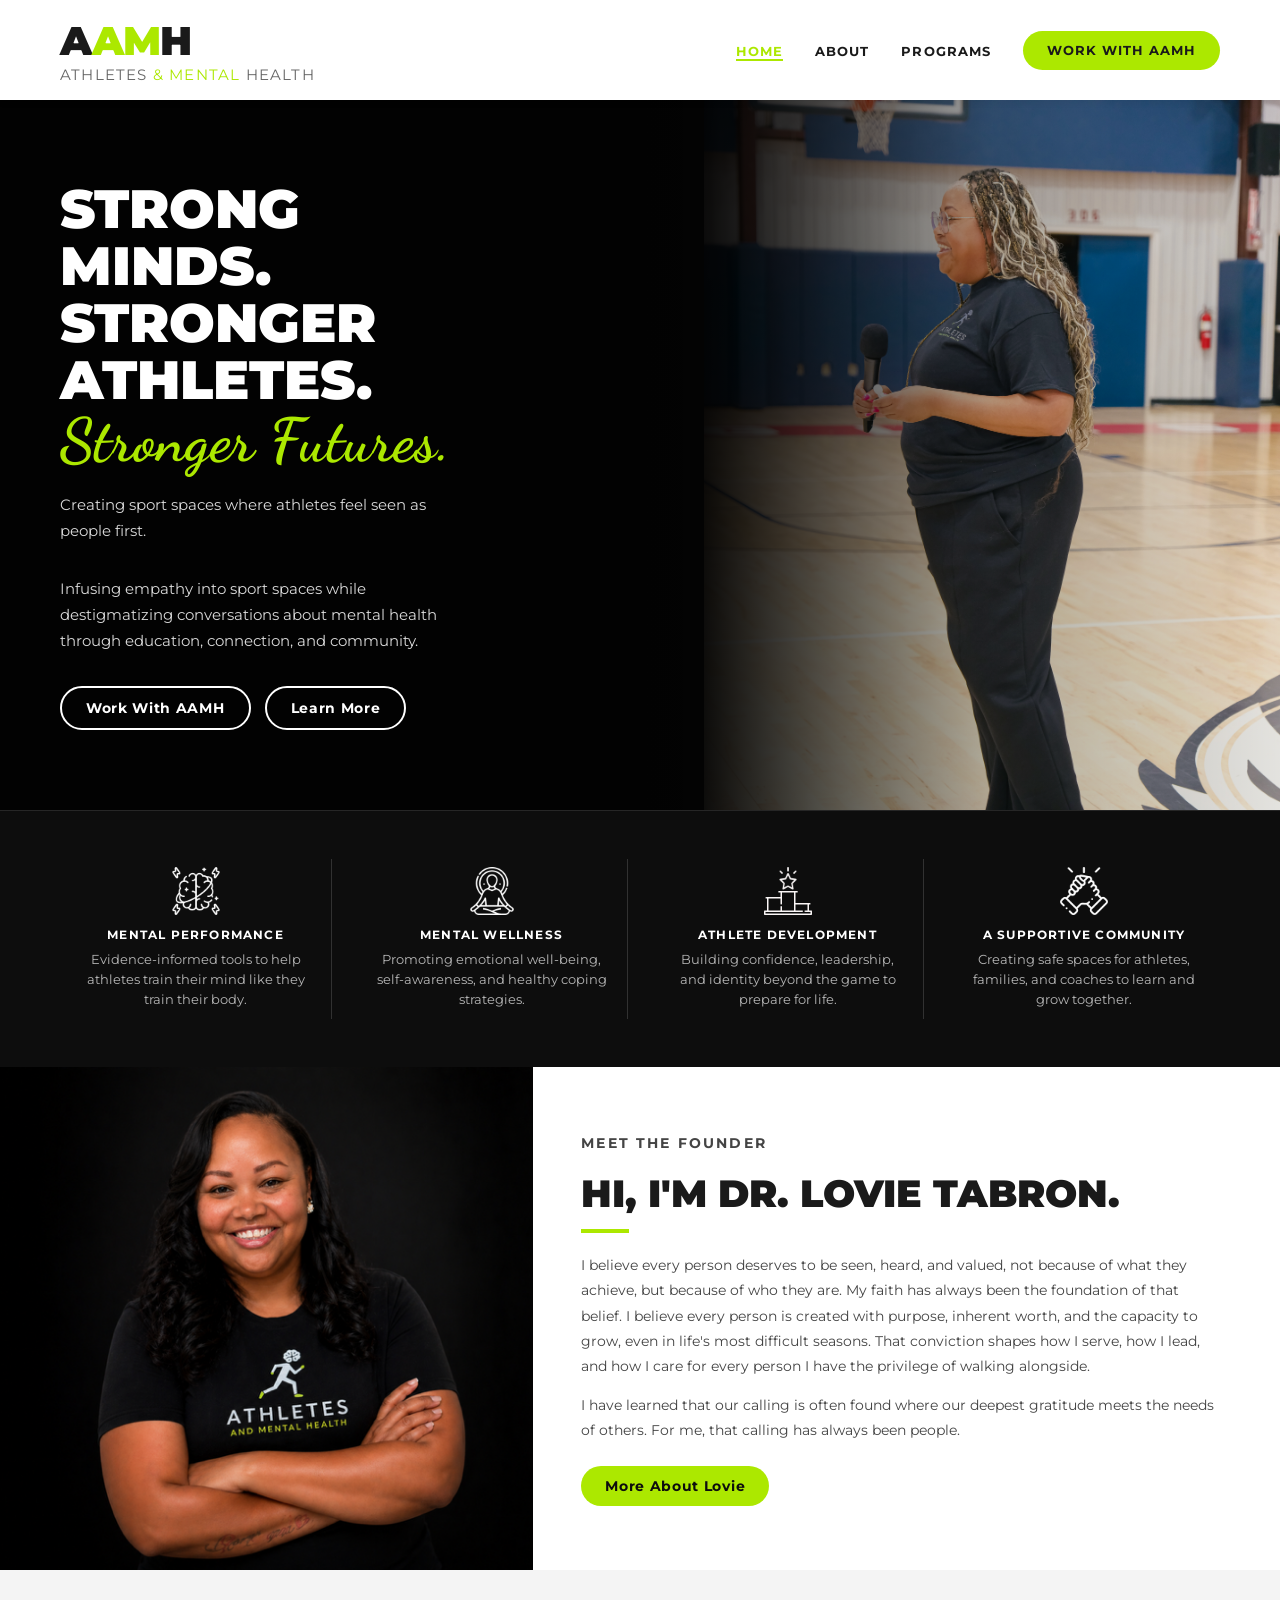
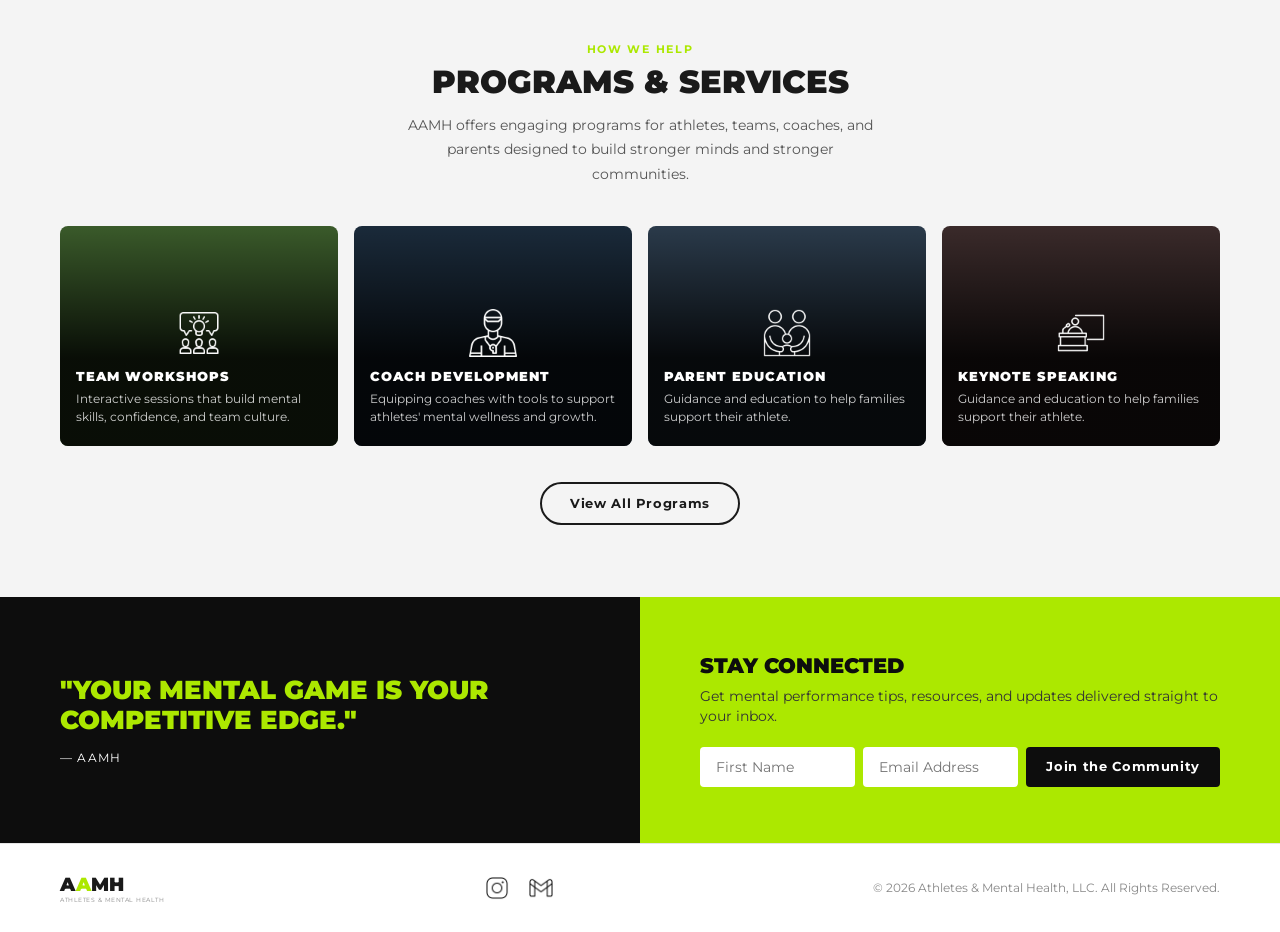
==== index.html @ f664f874 "first commit" ====
<!--
  Programmer: Chloe E. Barnes
  Date: 7/23/2026
  Description: This is the main homepage for the Athletes & Mental Health (AAMH) website.
  It introduces the organization, founder, and core programs while providing navigation to all other pages.
-->

<!DOCTYPE html>
<html lang="en">
<head>
  <meta charset="UTF-8" />
  <meta name="viewport" content="width=device-width, initial-scale=1.0"/>
  <title>AAMH – Athletes & Mental Health</title>

  <!-- =====================================================
    FONTS
  ====================================================== -->
  <link href="https://fonts.googleapis.com/css2?family=Montserrat:wght@400;700;900&family=Dancing+Script:wght@700&display=swap" rel="stylesheet"/>

  <!-- Your stylesheet -->
  <link rel="stylesheet" href="style.css"/>
</head>
<body>

  <!-- =====================================================
    NAVIGATION BAR
  ====================================================== -->
  <nav id="main-nav">
    <div class="logo">A<span>AM</span>H <small>ATHLETES <span> & MENTAL </span>HEALTH</small></div>

    <ul class="nav-links">
      <li><a href="#home"       class="nav-link active">Home</a></li>
      <li><a href="about.html"  class="nav-link">About</a></li>
      <li><a href="programs.html"   class="nav-link">Programs</a></li>
      <li><a href="contact.html" class="btn btn-lime nav-cta">Work With AAMH</a></li>
    </ul>

    <button class="hamburger" id="hamburger" aria-label="Open menu">☰</button>
  </nav>

  <!-- =====================================================
    HERO SECTION
  ====================================================== -->
  <section id="home"      class="hero">
    <div class="hero-bg"></div>
    <div class="hero-content">
      <h1>
        Strong Minds.<br>
        Stronger Athletes.<br>
        <span class="script">Stronger Futures.</span>
      </h1>
      <p>
        Creating sport spaces where athletes feel seen as people first.
      </p>
      <p>
        Infusing empathy into sport spaces while destigmatizing conversations about mental health through
        education, connection, and community.
      </p>
      <div class="hero-buttons">
        <a href="contact.html" class="btn btn-outline">Work With AAMH</a>
        <a href="#about.html" class="btn btn-outline">Learn More</a>
      </div>
    </div>
    <div class="hero-image">
      <img src="images/lovie-speaks.jpg" alt="Dr. Lovie Tabron" />
    </div>
  </section>

  <!-- =====================================================
    PILLARS STRIP
  ====================================================== -->
  <section class="pillars">

    <div class="pillar">
      <img src="images/mental-performance-icon.png" alt="Mental Performance" class="pillar-icon" /> 
      <h3>Mental Performance</h3>
      <p>Evidence-informed tools to help athletes train their mind like they train their body.</p>
    </div>

    <div class="pillar">
      <img src="images/mental-wellness-icon.png" alt="Mental Performance" class="pillar-icon" />
      <h3>Mental Wellness</h3>
      <p>Promoting emotional well-being, self-awareness, and healthy coping strategies.</p>
    </div>

    <div class="pillar">
      <img src="images/athlete-development-icon.png" alt="Athlete Development" class="pillar-icon" /> 
      <h3>Athlete Development</h3>
      <p>Building confidence, leadership, and identity beyond the game to prepare for life.</p>
    </div>

    <div class="pillar">
      <img src="images/a-supportive-community-icon.png" alt="A Supportive Community" class="pillar-icon" /> 
      <h3>A Supportive Community</h3>
      <p>Creating safe spaces for athletes, families, and coaches to learn and grow together.</p>
    </div>
  </section>

  <!-- =====================================================
    FOUNDER SECTION
  ====================================================== -->
  <section id="about"     class="founder">

    <div class="founder-photo">
      <img src="images/lovie-headshot.jpg" alt="Dr. Lovie Tabron" />
    </div>


    <div class="founder-text">
      <p class="eyebrow">Meet the Founder</p>
      <h2>Hi, I'm Dr. Lovie Tabron.</h2>
      <div class="accent-bar"></div>
      <p>
        I believe every person deserves to be seen, heard, and valued, not because of what they achieve, but because of who they are. 
        My faith has always been the foundation of that belief. 
        I believe every person is created with purpose, inherent worth, and the capacity to grow, even in life's most difficult seasons. 
        That conviction shapes how I serve, how I lead, and how I care for every person I have the privilege of walking alongside.
      </p>
      <p>
        I have learned that our calling is often found where our deepest gratitude meets the needs of others. For me, that calling has always been people.
      </p>
      <a href="about.html" class="btn btn-lime">More About Lovie</a>
    </div>
  </section>

  <!-- =====================================================
    PROGRAMS & SERVICES
  ====================================================== -->
  <section id="programs"  class="programs">
    <span class="eyebrow">How We Help</span>
    <h2>Programs & Services</h2>
    <p>AAMH offers engaging programs for athletes, teams, coaches, and parents designed to build stronger minds and stronger communities.</p>

    <div class="program-grid">

      <div class="program-card">
        <div class="program-overlay">
          <img src="images/team-icon.png" alt="Team Workshops" class="pillar-icon" />
          <h3>Team Workshops</h3>
          <p>Interactive sessions that build mental skills, confidence, and team culture.</p>
        </div>
      </div>

      <div class="program-card">
        <div class="program-overlay">
          <img src="images/coach-development-icon.png" alt="Coach Development" class="pillar-icon" /> 
          <h3>Coach Development</h3>
          <p>Equipping coaches with tools to support athletes' mental wellness and growth.</p>
        </div>
      </div>

      <div class="program-card">
        <div class="program-overlay">
          <img src="images/parent-education-icon.png" alt="Parent Education" class="pillar-icon" />
          <h3>Parent Education</h3>
          <p>Guidance and education to help families support their athlete.</p>
        </div>
      </div>

      <div class="program-card">
        <div class="program-overlay">
          <img src="images/keynote-speaking-icon.png" alt="Keynote Speaking" class="pillar-icon" />
          <h3>Keynote Speaking</h3>
          <p>Guidance and education to help families support their athlete.</p>
        </div>
      </div>

    </div>

    <a href="programs.html" class="btn btn-outline-dark">View All Programs</a>
  </section>

  <!-- =====================================================
    QUOTE + EMAIL SIGN-UP BANNER
  ====================================================== -->
  <section id="contact" class="banner">
    <div class="banner-quote">
      <div>
        <blockquote>"Your mental game is your competitive edge."</blockquote>
        <cite>— AAMH</cite>
      </div>
    </div>
    <div class="banner-signup">
      <h3>Stay Connected</h3>
      <p>Get mental performance tips, resources, and updates delivered straight to your inbox.</p>
      <div class="signup-form">
        <input type="text"  id="firstName"    placeholder="First Name" />
        <input type="email" id="emailAddress" placeholder="Email Address" />
        <button type="button" id="signupBtn">Join the Community</button>
      </div>
    </div>
  </section>

  <!-- =====================================================
    FOOTER
  ====================================================== -->
  <footer>
    <div class="footer-logo">
      A<span>A</span>MH
      <small>ATHLETES & MENTAL HEALTH</small>
    </div>
    <div class="footer-socials">
      <a href="https://www.instagram.com/athletesanmentalhealth?igsh=aWxpNXV1cHZpMW9i" target="_blank" aria-label="Instagram">
        <img src="images/icons8-instagram-logo-50.png" alt="Instagram" style="width:24px; height:24px;" />
      </a>
      <a href="https://mail.google.com/mail/?view=cm&to=AAMHInformation@gmail.com" target="_blank" aria-label="Email">
         <img src="images/icons8-gmail-50.png" alt="Email" style="width:24px; height:24px;" />
      </a>
    </div>
    <p class="footer-copy">© 2026 Athletes & Mental Health, LLC. All Rights Reserved.</p>
  </footer>

  <!--JavaScript-->
  <script src="main.js"></script>

</body>
</html>
---- style.css ----
/*
  Programmer: Chloe E. Barnes
  Date: 7/23/2026
  Description: This stylesheet controls the visual design and layout for all pages of the AAMH website.
  It includes design tokens, navigation, hero, programs, founder, banner, and footer styles.
*/


/* =====================================================
  DESIGN TOKENS — change these to restyle the whole site
====================================================== */
html {
  scroll-behavior: smooth;
}

:root {
  --black:   #0d0d0d;
  --white:   #ffffff;
  --lime:    #ace800;   /* the signature green used on buttons & accents */
  --gray-bg: #f4f4f4;
  --text:    #1a1a1a;
  --font-body:    'Montserrat', sans-serif;
  --font-script:  'Dancing Script', cursive;
}

/* =====================================================
  RESET & BASE
====================================================== */
*, *::before, *::after { box-sizing: border-box; margin: 0; padding: 0; }
body {
  font-family: var(--font-body);
  color: var(--text);
  background: var(--white);
}
img { max-width: 100%; display: block; }
a  { text-decoration: none; color: inherit; }

/* Shared button styles */
.btn {
  display: inline-block;
  padding: 12px 24px;
  border-radius: 30px;
  font-weight: 700;
  font-size: 0.85rem;
  letter-spacing: 0.05em;
  cursor: pointer;
  transition: opacity 0.2s;
}
.btn:hover { opacity: 0.85; }
.btn-lime    { background: var(--lime);  color: var(--black); }
.btn-outline { background: transparent; color: var(--white); border: 2px solid var(--white); }
.btn-outline-dark {
  border: 2px solid var(--text);
  color: var(--text);
  background: transparent;
  border-radius: 30px;
  padding: 12px 28px;
  font-weight: 700;
  font-size: 0.8rem;
  letter-spacing: 0.05em;
  cursor: pointer;
  transition: background 0.2s, color 0.2s;
}
.btn-outline-dark:hover { background: var(--text); color: var(--white); }

/* =====================================================
  NAVIGATION
====================================================== */
nav {
  display: flex;
  align-items: center;
  justify-content: space-between;
  padding: 16px 60px;
  background: var(--white);
  position: sticky;
  top: 0;
  z-index: 100;
  box-shadow: 0 2px 8px rgba(0,0,0,0.06);
}

/* ── LOGO ──────────────────────────────────────────
  Replace the text below with an <img> tag pointing
  to your actual AAMH logo file, e.g.:
    <img src="images/aamh-logo.svg" alt="AAMH Logo"/>
─────────────────────────────────────────────────── */
.logo {
  font-size: 40px;
  font-weight: 900;
  letter-spacing: -1px;
}
.logo span { color: var(--lime); }
.logo small {
  font-size: 15px;
  font-weight: 400;
  letter-spacing: 0.08em;
  display: block;
  color: #666;
}

.nav-links {
  display: flex;
  align-items: center;
  gap: 32px;
  list-style: none;
}
.nav-links a {
  font-size: 0.8rem;
  font-weight: 700;
  letter-spacing: 0.08em;
  text-transform: uppercase;
  color: var(--text);
  transition: color 0.2s;
}
.nav-link.active,
.nav-link:hover {
  color: var(--lime);
  border-bottom: 2px solid var(--lime);
}
.nav-cta { background: var(--lime); color: var(--black); }

#main-nav.scrolled .nav-link {
  color: var(--lime);
}

/* =====================================================
  HERO SECTION
====================================================== */
.hero {
  position: relative;
  min-height: 520px;
  background: var(--black);
  display: flex;
  align-items: center;
  overflow: hidden;
}

/* ── HERO BACKGROUND IMAGE ──────────────────────────
  Replace the gradient below with your athlete photo:
    background-image: url('images/hero-athlete.jpg');
  Make sure the image is high-res (1400px+ wide).
  The overlay keeps text readable over any photo.
─────────────────────────────────────────────────── */
.hero-image {
  position: absolute;
  right: 0;
  top: 0;
  height: 100%;
  width: 45%;
  overflow: hidden;
}

.hero-image::before {
  content: '';
  position: absolute;
  inset: 0;
  background: linear-gradient(to right, rgba(0,0,0,0.95) 0%, rgba(0,0,0,0.3) 50%, rgba(0,0,0,0.1) 100%);
  z-index: 1;
}

.hero-image img {
  width: 100%;
  height: 100%;
  object-fit: cover;
  object-position: center top;
  display: block;
}

.hero-bg {
  position: absolute;
  inset: 0;
  background: linear-gradient(to right, rgba(0,0,0,0.85) 50%, rgba(0,0,0,0.2));
  /* ↑ Remove this gradient and add background-image once you have the photo */
  background-size: cover;
  background-position: center top;
}

.hero-content {
  position: relative;
  z-index: 2;
  padding: 80px 60px;
  max-width: 580px;
}
.hero-content h1 {
  font-size: clamp(2rem, 5vw, 3.4rem);
  font-weight: 900;
  line-height: 1.05;
  color: var(--white);
  text-transform: uppercase;
}
.hero-content h1 .script {
  font-family: var(--font-script);
  text-transform: none;
  color: var(--lime);
  font-size: clamp(2.2rem, 5.5vw, 3.8rem);
}
.hero-content p {
  margin: 20px 0 32px;
  font-size: 0.95rem;
  line-height: 1.7;
  color: rgba(255,255,255,0.85);
  max-width: 420px;
}
.hero-buttons { display: flex; gap: 14px; flex-wrap: wrap; }

/* =====================================================
  PILLARS STRIP (4 icon cards below hero)
====================================================== */
.pillars {
  background: var(--black);
  border-top: 1px solid rgba(255,255,255,0.1);
  padding: 48px 60px;
  display: grid;
  grid-template-columns: repeat(4, 1fr);
  gap: 24px;
}
.pillar {
  text-align: center;
  color: var(--white);
  padding: 8px 16px;
  border-right: 1px solid rgba(255,255,255,0.15);
}
.pillar:last-child { border-right: none; }

/* ── PILLAR ICONS ───────────────────────────────────
  Currently using emoji as placeholders.
  Swap each span.pillar-icon for an <img> or an SVG:
    e.g. <img src="icons/mental-performance.svg" …/>
─────────────────────────────────────────────────── */
.pillar-icon {
  width: 48px;
  height: 48px;
  display: block;
  margin: 0 auto 12px;
  object-fit: contain;
}
.pillar h3 {
  font-size: 0.75rem;
  letter-spacing: 0.1em;
  text-transform: uppercase;
  margin-bottom: 8px;
}
.pillar p { font-size: 0.8rem; line-height: 1.6; color: rgba(255,255,255,0.7); }

/* =====================================================
  FOUNDER / "HI, I'M LOVIE" SECTION
====================================================== */
.founder {
  display: grid;
  grid-template-columns: 1fr 1.4fr;
  min-height: 400px;
  align-items: stretch;
}

/* ── FOUNDER PHOTO ──────────────────────────────────
  Replace the gray placeholder with:
    background-image: url('images/lovie-headshot.jpg');
  Crop to show her from shoulders up, smile visible.
─────────────────────────────────────────────────── */
.founder-photo {
  overflow: hidden;
  min-height: 380px;
}
.founder-photo img {
  width: 100%;
  height: 100%;
  object-fit: cover;        /* fills the space without stretching */
  object-position: center 15%; /* keeps her centered vertically */
  display: block;
}

.founder-text {
  padding: 64px 60px 64px 48px;
  background: var(--white);
}
.eyebrow {
  font-size: 0.7rem;
  font-weight: 700;
  letter-spacing: 0.15em;
  text-transform: uppercase;
  color: var(--lime);
  margin-bottom: 10px;
}
.founder-text h2 {
  font-size: 2.4rem;
  font-weight: 900;
  text-transform: uppercase;
  margin-bottom: 12px;
}
.accent-bar {
  width: 48px; height: 4px;
  background: var(--lime);
  margin-bottom: 20px;
}
.founder-text p {
  font-size: 0.9rem;
  line-height: 1.75;
  color: #444;
  margin-bottom: 14px;
}
.founder-text .btn { margin-top: 8px; }

/* =====================================================
  PROGRAMS & SERVICES
====================================================== */
.programs {
  background: var(--gray-bg);
  padding: 72px 60px;
  text-align: center;
}
.programs .eyebrow { display: block; margin-bottom: 6px; }
.programs h2 {
  font-size: 2rem;
  font-weight: 900;
  text-transform: uppercase;
  margin-bottom: 12px;
}
.programs > p {
  font-size: 0.9rem;
  color: #555;
  max-width: 480px;
  margin: 0 auto 40px;
  line-height: 1.7;
}

.program-grid {
  display: grid;
  grid-template-columns: repeat(4, 1fr);
  gap: 16px;
  margin-bottom: 36px;
}

.program-card {
  position: relative;
  border-radius: 8px;
  overflow: hidden;
  min-height: 220px;
  cursor: pointer;
}

/* ── PROGRAM CARD IMAGES ────────────────────────────
  Each card needs its own background photo. Replace
  the colors below with your real images, e.g.:
    background-image: url('images/team-workshops.jpg');
    background-size: cover;
    background-position: center;
─────────────────────────────────────────────────── */
.program-card:nth-child(1) { background: #3a5a2a; } /* 📷 Team Workshops photo here */
.program-card:nth-child(2) { background: #1a2a3a; } /* 📷 Coach Education photo here */
.program-card:nth-child(3) { background: #2a3a4a; } /* 📷 Athlete Programs photo here */
.program-card:nth-child(4) { background: #3a2a2a; } /* 📷 Parent Support photo here */

.program-overlay {
  position: absolute;
  inset: 0;
  background: linear-gradient(to top, rgba(0,0,0,0.85) 40%, transparent);
  display: flex;
  flex-direction: column;
  justify-content: flex-end;
  padding: 20px 16px;
  color: var(--white);
  text-align: left;
}
.program-icon { font-size: 1.4rem; color: var(--lime); margin-bottom: 6px; }
.program-overlay h3 {
  font-size: 0.8rem;
  font-weight: 900;
  letter-spacing: 0.08em;
  text-transform: uppercase;
  margin-bottom: 6px;
}
.program-overlay p { font-size: 0.75rem; line-height: 1.5; color: rgba(255,255,255,0.8); }

/* =====================================================
  QUOTE + EMAIL SIGN-UP BANNER
====================================================== */
.banner {
  display: grid;
  grid-template-columns: 1fr 1fr;
}
.banner-quote {
  background: var(--black);
  padding: 56px 60px;
  display: flex;
  align-items: center;
}
.banner-quote blockquote {
  color: var(--lime);
  font-size: 1.6rem;
  font-weight: 900;
  line-height: 1.2;
  text-transform: uppercase;
}
.banner-quote cite {
  display: block;
  color: var(--white);
  font-size: 0.75rem;
  letter-spacing: 0.1em;
  margin-top: 14px;
  font-style: normal;
}
.banner-signup {
  background: var(--lime);
  padding: 56px 60px;
  display: flex;
  flex-direction: column;
  justify-content: center;
}
.banner-signup h3 {
  font-size: 1.3rem;
  font-weight: 900;
  text-transform: uppercase;
  margin-bottom: 8px;
  color: var(--black);
}
.banner-signup p {
  font-size: 0.85rem;
  color: #333;
  margin-bottom: 20px;
  line-height: 1.5;
}
.signup-form {
  display: flex;
  gap: 8px;
  flex-wrap: wrap;
}
.signup-form input {
  flex: 1;
  min-width: 120px;
  padding: 12px 16px;
  border: none;
  border-radius: 4px;
  font-family: var(--font-body);
  font-size: 0.85rem;
}
.signup-form button {
  background: var(--black);
  color: var(--white);
  border: none;
  padding: 12px 20px;
  border-radius: 4px;
  font-family: var(--font-body);
  font-weight: 700;
  font-size: 0.8rem;
  letter-spacing: 0.05em;
  cursor: pointer;
  white-space: nowrap;
  transition: opacity 0.2s;
}
.signup-form button:hover { opacity: 0.8; }

/* =====================================================
  FOOTER
====================================================== */
footer {
  background: var(--white);
  border-top: 1px solid #e5e5e5;
  padding: 28px 60px;
  display: flex;
  align-items: center;
  justify-content: space-between;
  flex-wrap: wrap;
  gap: 16px;
}
.footer-logo { font-size: 1.2rem; font-weight: 900; }
.footer-logo span { color: var(--lime); }
.footer-logo small {
  font-size: 0.4rem;
  font-weight: 400;
  display: block;
  color: #888;
  letter-spacing: 0.08em;
}
.footer-socials {
  display: flex;
  gap: 20px;
  font-size: 1.2rem;
}
.footer-socials a { color: var(--text); transition: color 0.2s; }
.footer-socials a:hover { color: var(--lime); }
.footer-copy { font-size: 0.72rem; color: #888; }

.footer-socials a img {
  transition: opacity 0.2s;
  filter: brightness(0); /* makes them black to match your footer */
}
.footer-socials a:hover img {
  opacity: 0.6;
}
.footer-socials a:hover img {
  filter: brightness(0) saturate(100%) invert(78%) sepia(60%) saturate(500%) hue-rotate(30deg) brightness(110%);
  opacity: 1;
}

/* =====================================================
HAMBURGER MENU (for mobile)
====================================================== */

.hamburger {
  display: none;
  background: none;
  border: none;
  font-size: 1.5rem;
  cursor: pointer;
  color: var(--text);
}
@media (max-width: 768px) {
  .hamburger { display: block; }
}
.nav-links.open {
  display: flex;
  flex-direction: column;
  position: absolute;
  top: 80px;
  left: 0;
  right: 0;
  background: var(--white);
  padding: 20px;
  box-shadow: 0 4px 12px rgba(0,0,0,0.1);
  z-index: 99;
}
.nav-links.open li { width: 100%; }
.nav-links.open a { padding: 10px 0; display: block; }


/* =====================================================
  RESPONSIVE — basic mobile stacking
====================================================== */
@media (max-width: 768px) {
  nav { padding: 14px 20px; }
  .nav-links { display: none; } /* TODO: add a hamburger menu in main.js */
  .hero-content { padding: 60px 20px; }
  .pillars { grid-template-columns: 1fr 1fr; padding: 32px 20px; }
  .pillar { border-right: none; border-bottom: 1px solid rgba(255,255,255,0.1); }
  .founder { grid-template-columns: 1fr; }
  .founder-photo { min-height: 280px; }
  .founder-text { padding: 40px 20px; }
  .programs { padding: 48px 20px; }
  .program-grid { grid-template-columns: 1fr 1fr; }
  .banner { grid-template-columns: 1fr; }
  .banner-quote, .banner-signup { padding: 40px 20px; }
  footer { flex-direction: column; align-items: center; text-align: center; padding: 24px 20px; }
}
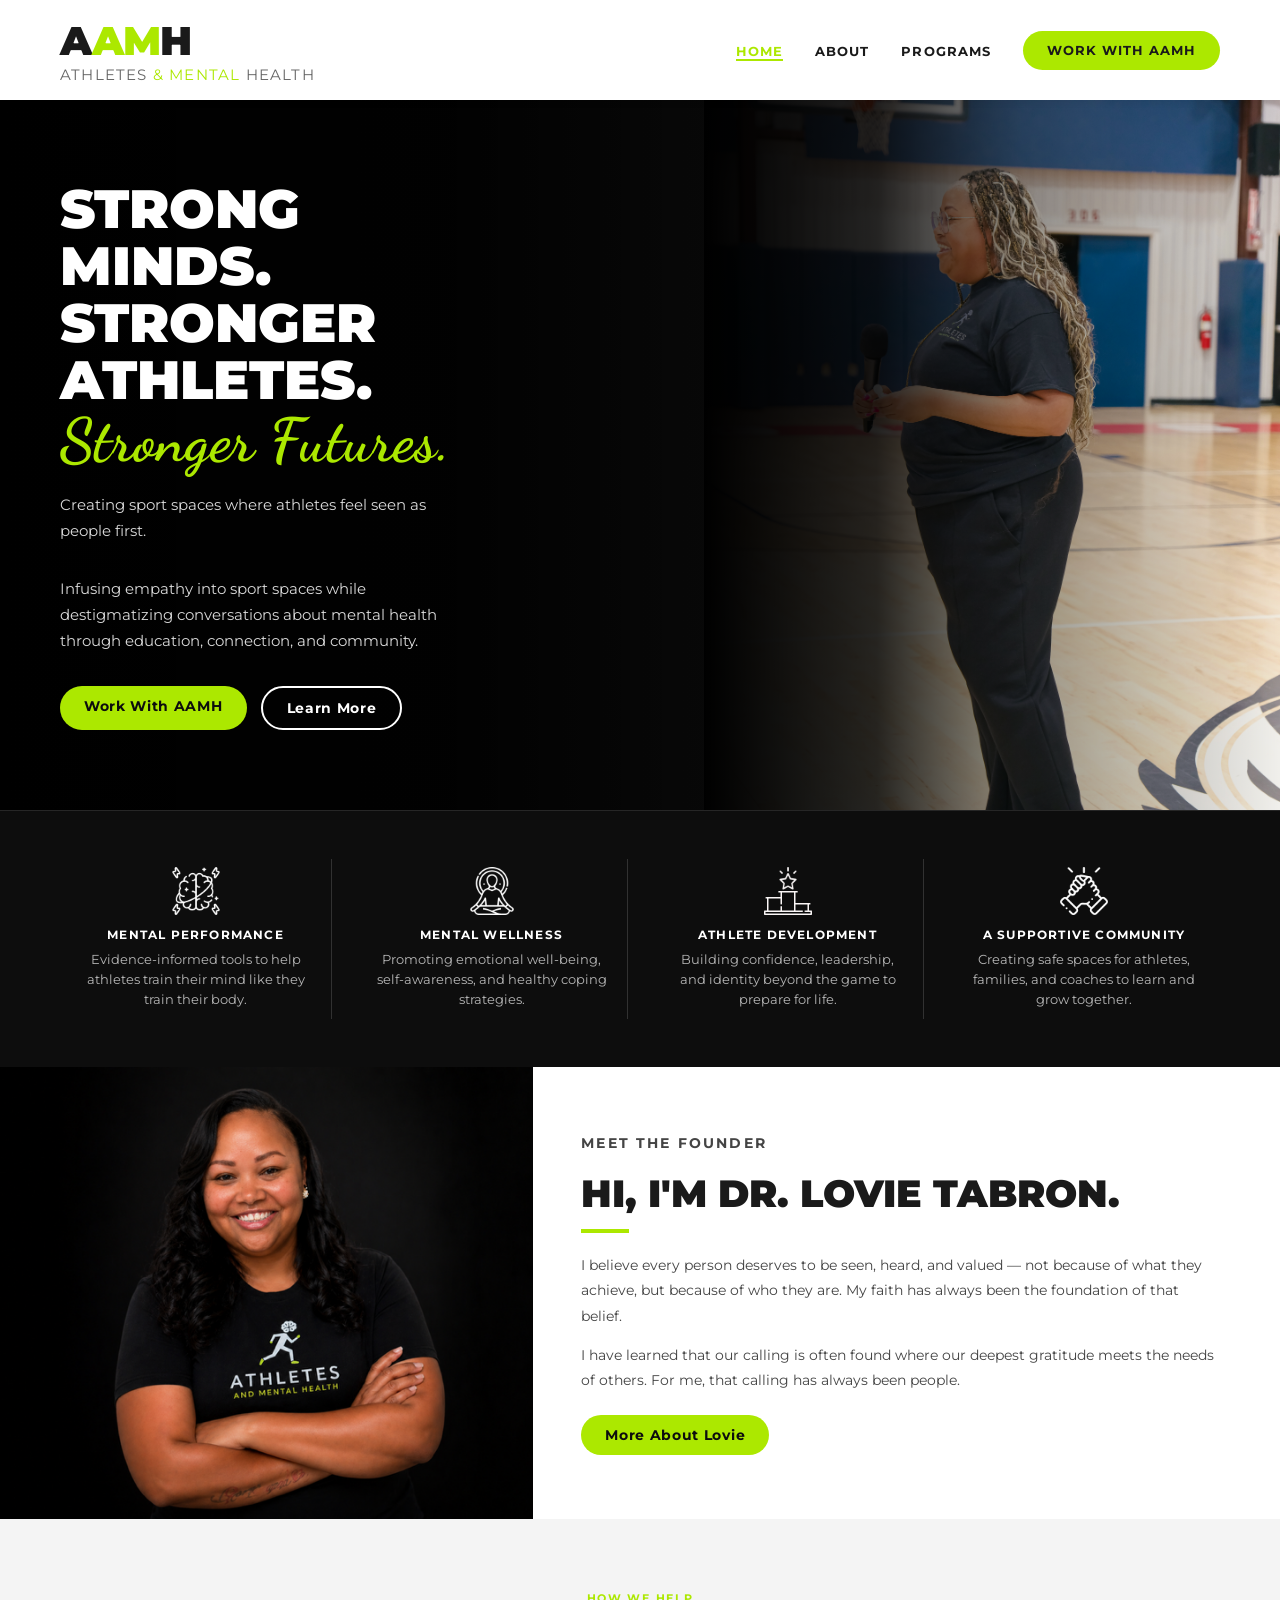
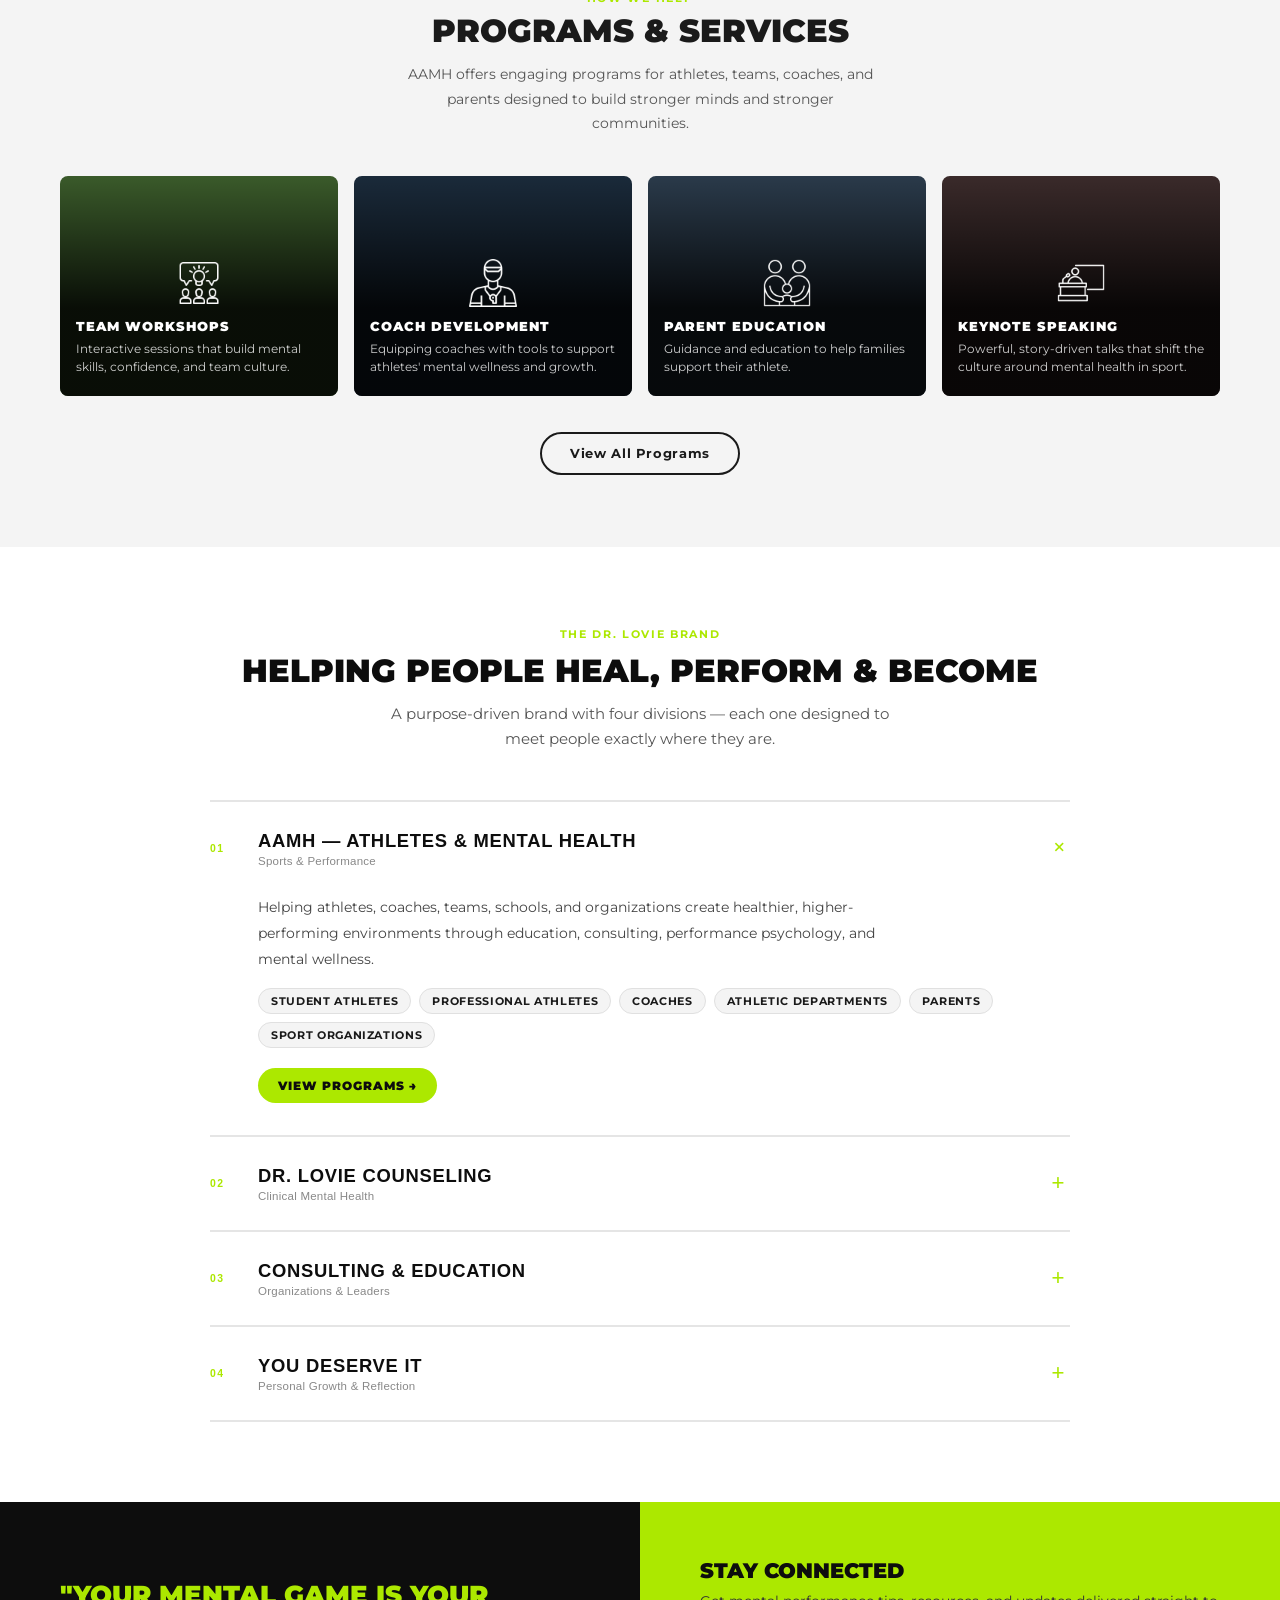
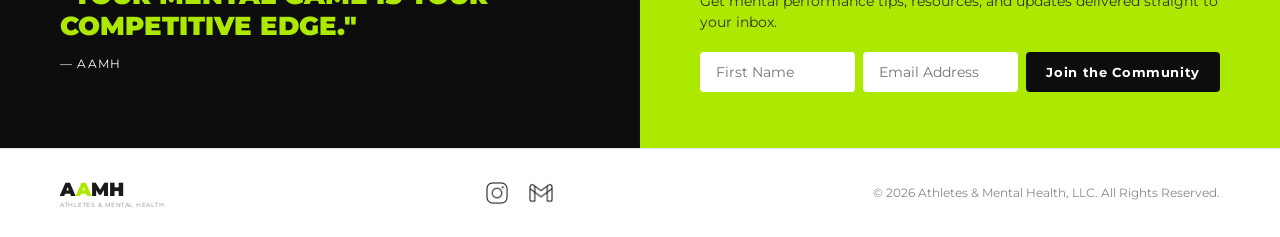
==== commit c9566f85: "Added 4-division brand accordion section to homepage" ====
--- a/index.html
+++ b/index.html
@@ -2,7 +2,8 @@
   Programmer: Chloe E. Barnes
   Date: 7/23/2026
   Description: This is the main homepage for the Athletes & Mental Health (AAMH) website.
-  It introduces the organization, founder, and core programs while providing navigation to all other pages.
+  It introduces the organization, founder, core programs, and Dr. Lovie's 4 brand divisions
+  while providing navigation to all other pages.
 -->
 
 <!DOCTYPE html>
@@ -11,37 +12,209 @@
   <meta charset="UTF-8" />
   <meta name="viewport" content="width=device-width, initial-scale=1.0"/>
   <title>AAMH – Athletes & Mental Health</title>
-
-  <!-- =====================================================
-    FONTS
-  ====================================================== -->
   <link href="https://fonts.googleapis.com/css2?family=Montserrat:wght@400;700;900&family=Dancing+Script:wght@700&display=swap" rel="stylesheet"/>
-
-  <!-- Your stylesheet -->
   <link rel="stylesheet" href="style.css"/>
+
+  <style>
+    /* ── DIVISIONS ACCORDION ── */
+    .divisions {
+      background: var(--white);
+      padding: 80px 60px;
+    }
+    .divisions-header {
+      text-align: center;
+      margin-bottom: 48px;
+    }
+    .divisions-header .eyebrow {
+      color: var(--lime);
+      display: block;
+      margin-bottom: 10px;
+    }
+    .divisions-header h2 {
+      font-size: 2rem;
+      font-weight: 900;
+      text-transform: uppercase;
+      color: var(--black);
+      margin-bottom: 12px;
+    }
+    .divisions-header p {
+      font-size: 0.92rem;
+      color: #555;
+      max-width: 520px;
+      margin: 0 auto;
+      line-height: 1.7;
+    }
+
+    .accordion {
+      max-width: 860px;
+      margin: 0 auto;
+      border-top: 2px solid #e5e5e5;
+    }
+
+    .accordion-item {
+      border-bottom: 2px solid #e5e5e5;
+      overflow: hidden;
+    }
+
+    .accordion-trigger {
+      width: 100%;
+      background: none;
+      border: none;
+      padding: 28px 0;
+      display: flex;
+      align-items: center;
+      justify-content: space-between;
+      cursor: pointer;
+      text-align: left;
+      gap: 20px;
+    }
+
+    .accordion-trigger-left {
+      display: flex;
+      align-items: center;
+      gap: 20px;
+    }
+
+    .accordion-number {
+      font-size: 0.65rem;
+      font-weight: 900;
+      letter-spacing: 0.15em;
+      color: var(--lime);
+      text-transform: uppercase;
+      min-width: 28px;
+    }
+
+    .accordion-title {
+      font-size: 1.15rem;
+      font-weight: 900;
+      text-transform: uppercase;
+      color: var(--black);
+      letter-spacing: 0.04em;
+    }
+
+    .accordion-subtitle {
+      font-size: 0.72rem;
+      font-weight: 400;
+      color: #888;
+      text-transform: none;
+      letter-spacing: 0.02em;
+      display: block;
+      margin-top: 3px;
+    }
+
+    .accordion-icon {
+      font-size: 1.4rem;
+      font-weight: 300;
+      color: var(--lime);
+      line-height: 1;
+      transition: transform 0.3s ease;
+      min-width: 24px;
+      text-align: center;
+      font-family: monospace;
+    }
+
+    .accordion-item.open .accordion-icon {
+      transform: rotate(45deg);
+    }
+
+    .accordion-body {
+      max-height: 0;
+      overflow: hidden;
+      transition: max-height 0.4s ease, padding 0.3s ease;
+      padding: 0 0 0 48px;
+    }
+
+    .accordion-item.open .accordion-body {
+      max-height: 600px;
+      padding: 0 0 32px 48px;
+    }
+
+    .accordion-body p {
+      font-size: 0.9rem;
+      color: #444;
+      line-height: 1.8;
+      margin-bottom: 16px;
+      max-width: 640px;
+    }
+
+    .accordion-tags {
+      display: flex;
+      flex-wrap: wrap;
+      gap: 8px;
+      margin-bottom: 20px;
+    }
+
+    .accordion-tag {
+      background: var(--gray-bg);
+      color: var(--text);
+      font-size: 0.68rem;
+      font-weight: 700;
+      letter-spacing: 0.06em;
+      text-transform: uppercase;
+      padding: 5px 12px;
+      border-radius: 20px;
+      border: 1px solid #e0e0e0;
+    }
+
+    .accordion-cta {
+      display: inline-block;
+      font-size: 0.75rem;
+      font-weight: 900;
+      text-transform: uppercase;
+      letter-spacing: 0.08em;
+      color: var(--black);
+      background: var(--lime);
+      padding: 10px 20px;
+      border-radius: 30px;
+      transition: opacity 0.2s;
+    }
+    .accordion-cta:hover { opacity: 0.8; }
+
+    /* ── HERO GRADIENT FIX ── */
+    .hero-image::before {
+      background: linear-gradient(
+        to right,
+        rgba(0,0,0,1) 0%,
+        rgba(0,0,0,0.85) 30%,
+        rgba(0,0,0,0.4) 55%,
+        rgba(0,0,0,0.05) 100%
+      ) !important;
+    }
+
+    .hero-bg {
+      background: linear-gradient(
+        to right,
+        rgba(0,0,0,1) 0%,
+        rgba(0,0,0,0.9) 35%,
+        rgba(0,0,0,0.3) 60%,
+        rgba(0,0,0,0) 100%
+      ) !important;
+    }
+
+    /* ── RESPONSIVE ── */
+    @media (max-width: 768px) {
+      .divisions { padding: 48px 20px; }
+      .accordion-item.open .accordion-body { padding: 0 0 24px 32px; }
+      .accordion-title { font-size: 1rem; }
+    }
+  </style>
 </head>
 <body>
 
-  <!-- =====================================================
-    NAVIGATION BAR
-  ====================================================== -->
+  <!-- ── NAV ── -->
   <nav id="main-nav">
     <div class="logo">A<span>AM</span>H <small>ATHLETES <span> & MENTAL </span>HEALTH</small></div>
-
     <ul class="nav-links">
-      <li><a href="#home"       class="nav-link active">Home</a></li>
-      <li><a href="about.html"  class="nav-link">About</a></li>
-      <li><a href="programs.html"   class="nav-link">Programs</a></li>
+      <li><a href="#home"      class="nav-link active">Home</a></li>
+      <li><a href="about.html" class="nav-link">About</a></li>
+      <li><a href="programs.html" class="nav-link">Programs</a></li>
       <li><a href="contact.html" class="btn btn-lime nav-cta">Work With AAMH</a></li>
     </ul>
-
     <button class="hamburger" id="hamburger" aria-label="Open menu">☰</button>
   </nav>
 
-  <!-- =====================================================
-    HERO SECTION
-  ====================================================== -->
-  <section id="home"      class="hero">
+  <!-- ── HERO ── -->
+  <section id="home" class="hero">
     <div class="hero-bg"></div>
     <div class="hero-content">
       <h1>
@@ -49,90 +222,63 @@
         Stronger Athletes.<br>
         <span class="script">Stronger Futures.</span>
       </h1>
-      <p>
-        Creating sport spaces where athletes feel seen as people first.
-      </p>
-      <p>
-        Infusing empathy into sport spaces while destigmatizing conversations about mental health through
-        education, connection, and community.
-      </p>
+      <p>Creating sport spaces where athletes feel seen as people first.</p>
+      <p>Infusing empathy into sport spaces while destigmatizing conversations about mental health through education, connection, and community.</p>
       <div class="hero-buttons">
-        <a href="contact.html" class="btn btn-outline">Work With AAMH</a>
-        <a href="#about.html" class="btn btn-outline">Learn More</a>
+        <a href="contact.html" class="btn btn-lime">Work With AAMH</a>
+        <a href="about.html"   class="btn btn-outline">Learn More</a>
       </div>
     </div>
     <div class="hero-image">
-      <img src="images/lovie-speaks.jpg" alt="Dr. Lovie Tabron" />
-    </div>
-  </section>
-
-  <!-- =====================================================
-    PILLARS STRIP
-  ====================================================== -->
+      <img src="images/lovie-speaks.jpg" alt="Dr. Lovie Tabron speaking" />
+    </div>
+  </section>
+
+  <!-- ── PILLARS ── -->
   <section class="pillars">
-
     <div class="pillar">
-      <img src="images/mental-performance-icon.png" alt="Mental Performance" class="pillar-icon" /> 
+      <img src="images/mental-performance-icon.png" alt="Mental Performance" class="pillar-icon" />
       <h3>Mental Performance</h3>
       <p>Evidence-informed tools to help athletes train their mind like they train their body.</p>
     </div>
-
     <div class="pillar">
-      <img src="images/mental-wellness-icon.png" alt="Mental Performance" class="pillar-icon" />
+      <img src="images/mental-wellness-icon.png" alt="Mental Wellness" class="pillar-icon" />
       <h3>Mental Wellness</h3>
       <p>Promoting emotional well-being, self-awareness, and healthy coping strategies.</p>
     </div>
-
     <div class="pillar">
-      <img src="images/athlete-development-icon.png" alt="Athlete Development" class="pillar-icon" /> 
+      <img src="images/athlete-development-icon.png" alt="Athlete Development" class="pillar-icon" />
       <h3>Athlete Development</h3>
       <p>Building confidence, leadership, and identity beyond the game to prepare for life.</p>
     </div>
-
     <div class="pillar">
-      <img src="images/a-supportive-community-icon.png" alt="A Supportive Community" class="pillar-icon" /> 
+      <img src="images/a-supportive-community-icon.png" alt="A Supportive Community" class="pillar-icon" />
       <h3>A Supportive Community</h3>
       <p>Creating safe spaces for athletes, families, and coaches to learn and grow together.</p>
     </div>
   </section>
 
-  <!-- =====================================================
-    FOUNDER SECTION
-  ====================================================== -->
-  <section id="about"     class="founder">
-
+  <!-- ── FOUNDER ── -->
+  <section id="about" class="founder">
     <div class="founder-photo">
       <img src="images/lovie-headshot.jpg" alt="Dr. Lovie Tabron" />
     </div>
-
-
     <div class="founder-text">
       <p class="eyebrow">Meet the Founder</p>
       <h2>Hi, I'm Dr. Lovie Tabron.</h2>
       <div class="accent-bar"></div>
-      <p>
-        I believe every person deserves to be seen, heard, and valued, not because of what they achieve, but because of who they are. 
-        My faith has always been the foundation of that belief. 
-        I believe every person is created with purpose, inherent worth, and the capacity to grow, even in life's most difficult seasons. 
-        That conviction shapes how I serve, how I lead, and how I care for every person I have the privilege of walking alongside.
-      </p>
-      <p>
-        I have learned that our calling is often found where our deepest gratitude meets the needs of others. For me, that calling has always been people.
-      </p>
+      <p>I believe every person deserves to be seen, heard, and valued — not because of what they achieve, but because of who they are. My faith has always been the foundation of that belief.</p>
+      <p>I have learned that our calling is often found where our deepest gratitude meets the needs of others. For me, that calling has always been people.</p>
       <a href="about.html" class="btn btn-lime">More About Lovie</a>
     </div>
   </section>
 
-  <!-- =====================================================
-    PROGRAMS & SERVICES
-  ====================================================== -->
-  <section id="programs"  class="programs">
+  <!-- ── PROGRAMS ── -->
+  <section id="programs" class="programs">
     <span class="eyebrow">How We Help</span>
     <h2>Programs & Services</h2>
     <p>AAMH offers engaging programs for athletes, teams, coaches, and parents designed to build stronger minds and stronger communities.</p>
-
     <div class="program-grid">
-
       <div class="program-card">
         <div class="program-overlay">
           <img src="images/team-icon.png" alt="Team Workshops" class="pillar-icon" />
@@ -140,15 +286,13 @@
           <p>Interactive sessions that build mental skills, confidence, and team culture.</p>
         </div>
       </div>
-
       <div class="program-card">
         <div class="program-overlay">
-          <img src="images/coach-development-icon.png" alt="Coach Development" class="pillar-icon" /> 
+          <img src="images/coach-development-icon.png" alt="Coach Development" class="pillar-icon" />
           <h3>Coach Development</h3>
           <p>Equipping coaches with tools to support athletes' mental wellness and growth.</p>
         </div>
       </div>
-
       <div class="program-card">
         <div class="program-overlay">
           <img src="images/parent-education-icon.png" alt="Parent Education" class="pillar-icon" />
@@ -156,23 +300,134 @@
           <p>Guidance and education to help families support their athlete.</p>
         </div>
       </div>
-
       <div class="program-card">
         <div class="program-overlay">
           <img src="images/keynote-speaking-icon.png" alt="Keynote Speaking" class="pillar-icon" />
           <h3>Keynote Speaking</h3>
-          <p>Guidance and education to help families support their athlete.</p>
-        </div>
-      </div>
-
-    </div>
-
+          <p>Powerful, story-driven talks that shift the culture around mental health in sport.</p>
+        </div>
+      </div>
+    </div>
     <a href="programs.html" class="btn btn-outline-dark">View All Programs</a>
   </section>
 
-  <!-- =====================================================
-    QUOTE + EMAIL SIGN-UP BANNER
-  ====================================================== -->
+  <!-- ── 4 DIVISIONS ACCORDION ── -->
+  <section class="divisions" id="divisions">
+    <div class="divisions-header">
+      <span class="eyebrow">The Dr. Lovie Brand</span>
+      <h2>Helping People Heal, Perform & Become</h2>
+      <p>A purpose-driven brand with four divisions — each one designed to meet people exactly where they are.</p>
+    </div>
+
+    <div class="accordion">
+
+      <!-- Division 1: AAMH -->
+      <div class="accordion-item open">
+        <button class="accordion-trigger" aria-expanded="true">
+          <div class="accordion-trigger-left">
+            <span class="accordion-number">01</span>
+            <div>
+              <span class="accordion-title">AAMH — Athletes & Mental Health</span>
+              <span class="accordion-subtitle">Sports & Performance</span>
+            </div>
+          </div>
+          <span class="accordion-icon">+</span>
+        </button>
+        <div class="accordion-body">
+          <p>Helping athletes, coaches, teams, schools, and organizations create healthier, higher-performing environments through education, consulting, performance psychology, and mental wellness.</p>
+          <div class="accordion-tags">
+            <span class="accordion-tag">Student Athletes</span>
+            <span class="accordion-tag">Professional Athletes</span>
+            <span class="accordion-tag">Coaches</span>
+            <span class="accordion-tag">Athletic Departments</span>
+            <span class="accordion-tag">Parents</span>
+            <span class="accordion-tag">Sport Organizations</span>
+          </div>
+          <a href="programs.html" class="accordion-cta">View Programs →</a>
+        </div>
+      </div>
+
+      <!-- Division 2: Counseling -->
+      <div class="accordion-item">
+        <button class="accordion-trigger" aria-expanded="false">
+          <div class="accordion-trigger-left">
+            <span class="accordion-number">02</span>
+            <div>
+              <span class="accordion-title">Dr. Lovie Counseling</span>
+              <span class="accordion-subtitle">Clinical Mental Health</span>
+            </div>
+          </div>
+          <span class="accordion-icon">+</span>
+        </button>
+        <div class="accordion-body">
+          <p>Evidence-based counseling for adolescents and adults navigating life's challenges. Specializing in Sport & Performance Psychology, Identity & Life Transitions, Mood & Anxiety Support, and Mind-Body Wellness.</p>
+          <p>Credentials: CMHC, LAT, CCISM, EdD · Format: Telehealth / In-Person / Hybrid · Currently accepting new clients · Private Pay</p>
+          <div class="accordion-tags">
+            <span class="accordion-tag">Individual Therapy</span>
+            <span class="accordion-tag">Adolescents & Adults</span>
+            <span class="accordion-tag">Anxiety & Mood</span>
+            <span class="accordion-tag">Life Transitions</span>
+            <span class="accordion-tag">Mind-Body Wellness</span>
+          </div>
+          <a href="https://www.rmcollective.org/" target="_blank" class="accordion-cta">Book a Session →</a>
+        </div>
+      </div>
+
+      <!-- Division 3: Consulting -->
+      <div class="accordion-item">
+        <button class="accordion-trigger" aria-expanded="false">
+          <div class="accordion-trigger-left">
+            <span class="accordion-number">03</span>
+            <div>
+              <span class="accordion-title">Consulting & Education</span>
+              <span class="accordion-subtitle">Organizations & Leaders</span>
+            </div>
+          </div>
+          <span class="accordion-icon">+</span>
+        </button>
+        <div class="accordion-body">
+          <p>Helping organizations strengthen culture, leadership, communication, resilience, and wellbeing. From keynote stages to boardrooms, Dr. Lovie brings practical tools that create lasting transformation.</p>
+          <div class="accordion-tags">
+            <span class="accordion-tag">Education</span>
+            <span class="accordion-tag">Speaking</span>
+            <span class="accordion-tag">Strategy</span>
+            <span class="accordion-tag">Leadership</span>
+            <span class="accordion-tag">Organizations</span>
+          </div>
+          <a href="contact.html" class="accordion-cta">Start a Conversation →</a>
+        </div>
+      </div>
+
+      <!-- Division 4: You Deserve It -->
+      <div class="accordion-item">
+        <button class="accordion-trigger" aria-expanded="false">
+          <div class="accordion-trigger-left">
+            <span class="accordion-number">04</span>
+            <div>
+              <span class="accordion-title">You Deserve It</span>
+              <span class="accordion-subtitle">Personal Growth & Reflection</span>
+            </div>
+          </div>
+          <span class="accordion-icon">+</span>
+        </button>
+        <div class="accordion-body">
+          <p>Helping people intentionally invest in themselves through guided reflection, journals, books, workshops, and experiences that encourage growth from the inside out. Because "You Deserve It" isn't about paper — it's about permission. Permission to heal, rest, grow, celebrate, reflect, and become.</p>
+          <div class="accordion-tags">
+            <span class="accordion-tag">Journals</span>
+            <span class="accordion-tag">Guided Workbooks</span>
+            <span class="accordion-tag">Retreats</span>
+            <span class="accordion-tag">Digital Courses</span>
+            <span class="accordion-tag">Community</span>
+            <span class="accordion-tag">Coming Soon</span>
+          </div>
+          <a href="contact.html" class="accordion-cta">Stay Connected →</a>
+        </div>
+      </div>
+
+    </div>
+  </section>
+
+  <!-- ── BANNER ── -->
   <section id="contact" class="banner">
     <div class="banner-quote">
       <div>
@@ -191,9 +446,7 @@
     </div>
   </section>
 
-  <!-- =====================================================
-    FOOTER
-  ====================================================== -->
+  <!-- ── FOOTER ── -->
   <footer>
     <div class="footer-logo">
       A<span>A</span>MH
@@ -204,14 +457,34 @@
         <img src="images/icons8-instagram-logo-50.png" alt="Instagram" style="width:24px; height:24px;" />
       </a>
       <a href="https://mail.google.com/mail/?view=cm&to=AAMHInformation@gmail.com" target="_blank" aria-label="Email">
-         <img src="images/icons8-gmail-50.png" alt="Email" style="width:24px; height:24px;" />
+        <img src="images/icons8-gmail-50.png" alt="Email" style="width:24px; height:24px;" />
       </a>
     </div>
     <p class="footer-copy">© 2026 Athletes & Mental Health, LLC. All Rights Reserved.</p>
   </footer>
 
-  <!--JavaScript-->
   <script src="main.js"></script>
+  <script>
+    // ── ACCORDION ──
+    document.querySelectorAll('.accordion-trigger').forEach(trigger => {
+      trigger.addEventListener('click', () => {
+        const item = trigger.closest('.accordion-item');
+        const isOpen = item.classList.contains('open');
+
+        // Close all
+        document.querySelectorAll('.accordion-item').forEach(i => {
+          i.classList.remove('open');
+          i.querySelector('.accordion-trigger').setAttribute('aria-expanded', 'false');
+        });
+
+        // Open clicked if it was closed
+        if (!isOpen) {
+          item.classList.add('open');
+          trigger.setAttribute('aria-expanded', 'true');
+        }
+      });
+    });
+  </script>
 
 </body>
 </html>
